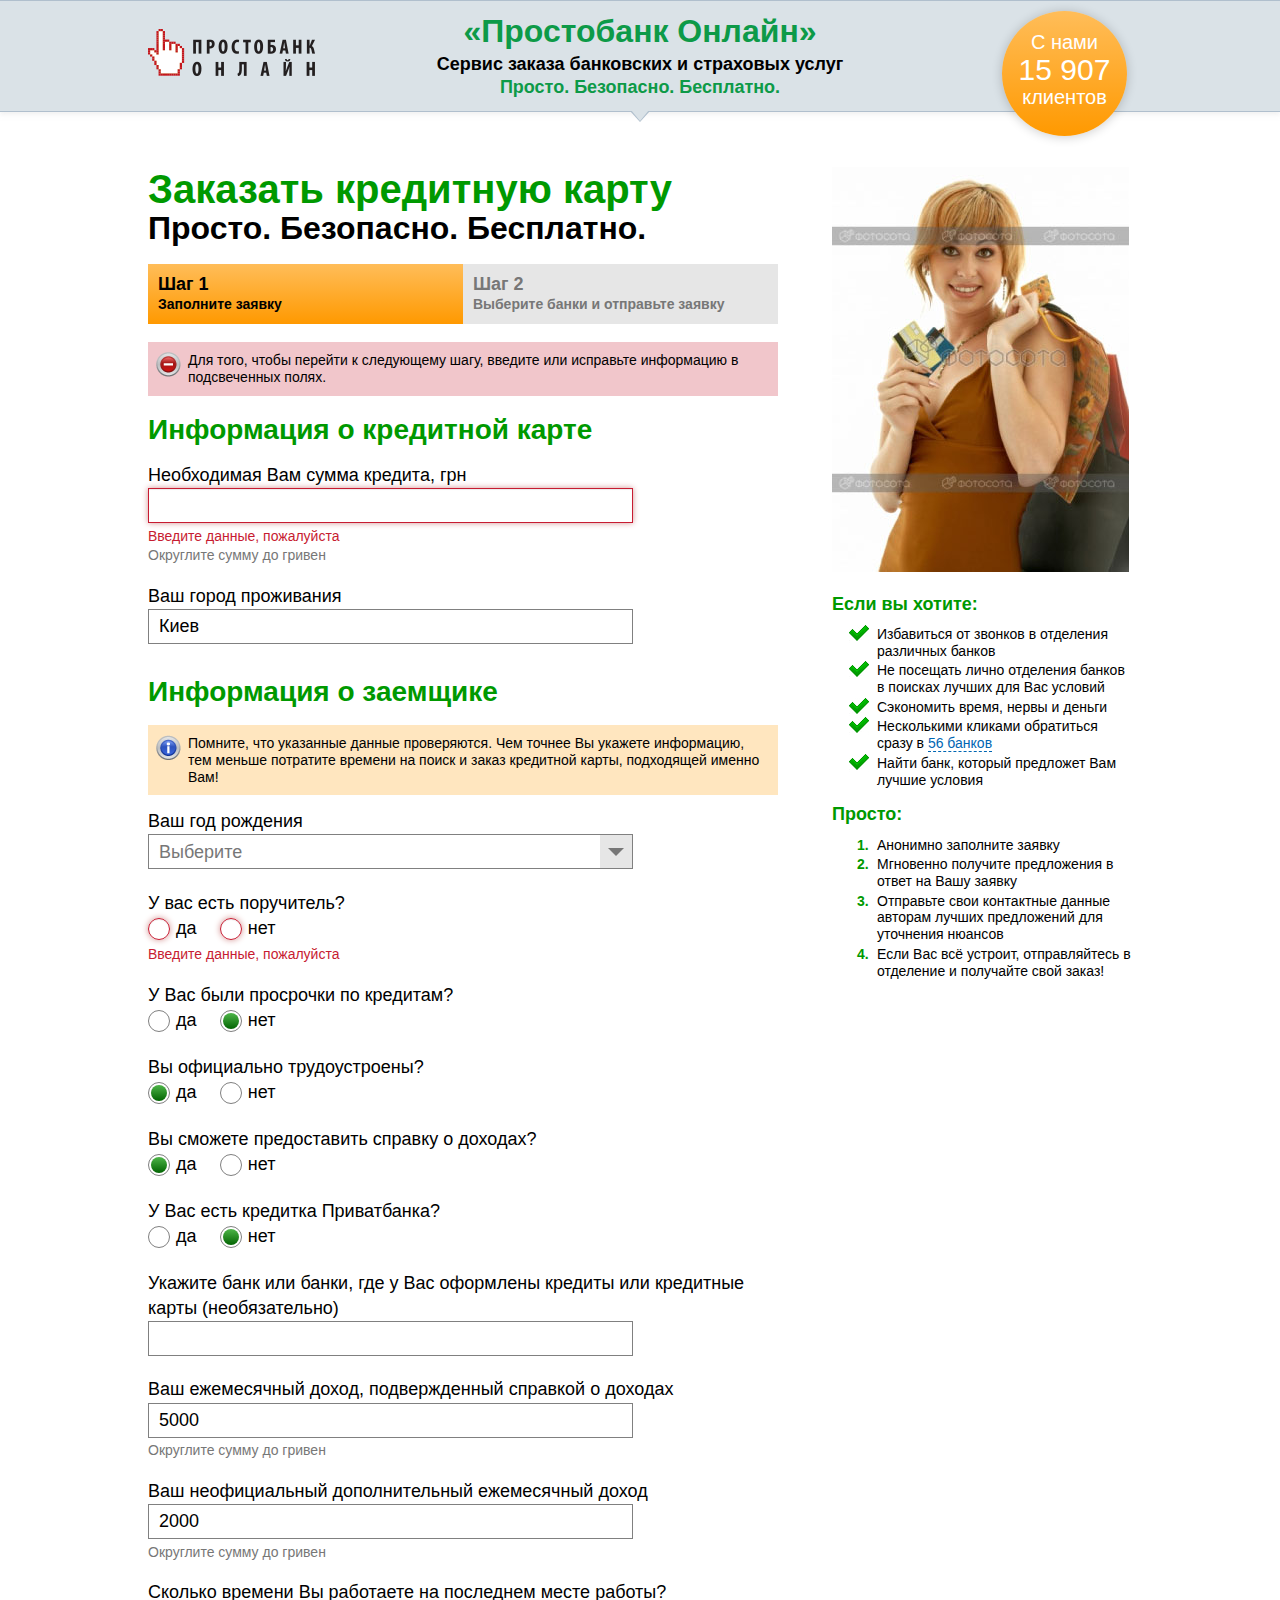
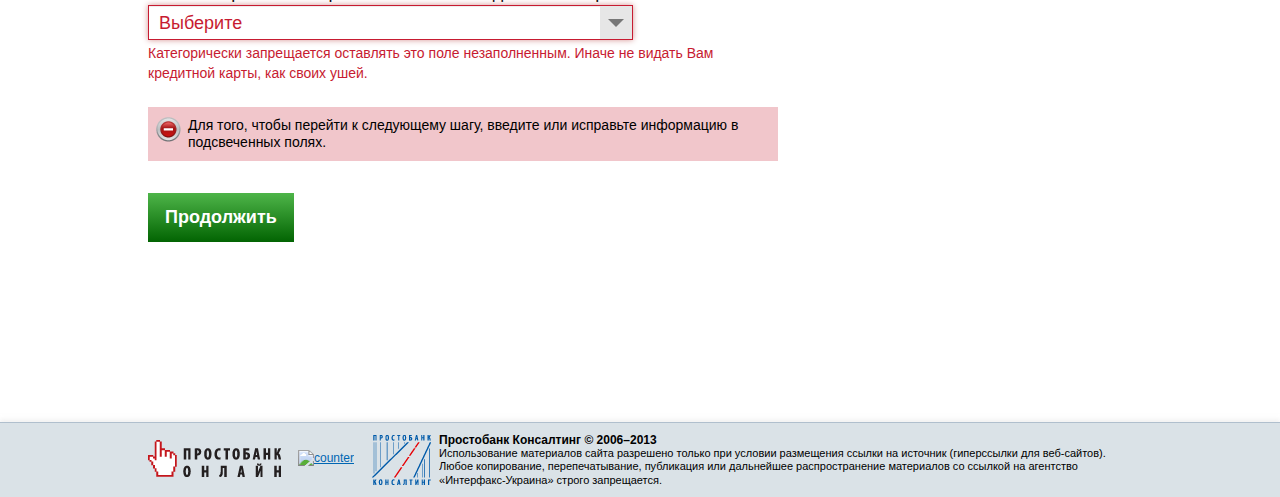
==== step1.html @ 4a614058 "step1 + errors" ====
<!doctype html>
<!--[if lte IE 8]><html class="lteie8"><![endif]-->
<!--[if gt IE 8]><!--><html><!--<![endif]-->
<head>
	<meta charset="utf-8">
	<title>Template</title>
	<meta name="viewport" content="width=device-width"/>
	<link rel="stylesheet" media="screen" href="css/screen.css" >
	<script src="js/jquery.js"></script>
	<script src="js/common.js"></script>
</head>
<body>
<!-- BEGIN .out -->
<div class="out">
	<!-- BEGIN .header -->
	<header class="header">
		<div class="header__in">
			<h1 class="header__logo"><a href="#">Простобанк</a></h1>
			<div class="header__description">
				<h3 class="header__description-title">«Простобанк Онлайн»</h3>
				<p>Сервис заказа банковских и страховых услуг</p>
				<p class="header__description-slogan">Просто. Безопасно. Бесплатно.</p>
			</div>
			<div class="header__counter">
				С нами
				<span class="header__counter-number">15 907</span>
				клиентов
			</div>
		</div>
	</header>
	<!-- END .header -->
	<!-- BEGIN .page -->
	<div class="page layout">
		<!-- BEGIN .l-main -->
		<div class="steps l-main">
			<div class="steps__heading">
				<h2 class="title">Заказать кредитную карту</h2>
				<p>Просто. Безопасно. Бесплатно.</p>
			</div>
			<ul class="stepes__nav">
				<li class="is-active">
					<h3 class="stepes__nav-title">Шаг 1</h3>
					<p>Заполните заявку</p>
				</li>
				<li>
					<h3 class="stepes__nav-title">Шаг 2</h3>
					<p>Выберите банки и отправьте заявку</p>
				</li>
			</ul>
			<div class="steps__content">
				<div class="info-warning info-warning_error">
					<i><img src="img/icons/info-error.png" alt="info"></i>
					Для того, чтобы перейти к следующему шагу, введите или исправьте информацию в подсвеченных полях.
				</div>
				<section>
					<h2 class="title">Информация о кредитной карте</h2>
					<fieldset class="error">
						<label>Необходимая Вам сумма кредита, грн</label>
						<input type="text" class="input">
						<span class="help-inline">Введите данные, пожалуйста</span>
						<span class="help-block">Округлите сумму до гривен</span>
					</fieldset>
					<fieldset>
						<label>Ваш город проживания</label>
						<input type="text" class="input" value="Киев">
					</fieldset>
				</section>
				<section>
					<h2 class="title">Информация о заемщике</h2>
					<div class="info-warning">
						<i><img src="img/icons/info.png" alt="info"></i>
						Помните, что указанные данные проверяются. Чем точнее Вы укажете информацию, тем меньше потратите времени на поиск и заказ кредитной карты, подходящей именно Вам!
					</div>
					<fieldset>
						<label>Ваш год рождения</label>
						<div class="select js-select">
							<span>Выберите<i></i></span>
							<ul>
								<li>1989</li>
								<li>1990</li>
								<li>1991</li>
								<li>1992</li>
								<li>1993</li>
								<li>1994</li>
								<li>1995</li>
							</ul>
						</div>
					</fieldset>
					<fieldset class="error">
						<label>У вас есть поручитель?</label>
						<label class="radiobox">
							<input type="radio" name="option1" value="yes"><i></i> да
						</label>
						<label class="radiobox">
							<input type="radio" name="option1" value="no"><i></i> нет
						</label>
						<span class="help-inline">Введите данные, пожалуйста</span>
					</fieldset>
					<fieldset>
						<label>У Вас были просрочки по кредитам?</label>
						<label class="radiobox">
							<input type="radio" name="option2" value="yes"><i></i> да
						</label>
						<label class="radiobox">
							<input type="radio" name="option2" value="no" checked><i></i> нет
						</label>
					</fieldset>
					<fieldset>
						<label>Вы официально трудоустроены?</label>
						<label class="radiobox">
							<input type="radio" name="option3" value="yes" checked><i></i> да
						</label>
						<label class="radiobox">
							<input type="radio" name="option3" value="no"><i></i> нет
						</label>
					</fieldset>
					<fieldset>
						<label>Вы сможете предоставить справку о доходах?</label>
						<label class="radiobox">
							<input type="radio" name="option4" value="yes" checked><i></i> да
						</label>
						<label class="radiobox">
							<input type="radio" name="option4" value="no"><i></i> нет
						</label>
					</fieldset>
					<fieldset>
						<label>У Вас есть кредитка Приватбанка?</label>
						<label class="radiobox">
							<input type="radio" name="option5" value="yes"><i></i> да
						</label>
						<label class="radiobox">
							<input type="radio" name="option5" value="no" checked><i></i> нет
						</label>
					</fieldset>
					<fieldset>
						<label>Укажите банк или банки, где у Вас оформлены кредиты или кредитные карты (необязательно)</label>
						<input type="text" class="input">
					</fieldset>
					<fieldset>
						<label>Ваш ежемесячный доход, подвержденный справкой о доходах</label>
						<input type="text" class="input" value="5000">
						<span class="help-block">Округлите сумму до гривен</span>
					</fieldset>
					<fieldset>
						<label>Ваш неофициальный дополнительный ежемесячный доход</label>
						<input type="text" class="input" value="2000">
						<span class="help-block">Округлите сумму до гривен</span>
					</fieldset>
					<fieldset class="error">
						<label>Сколько времени Вы работаете на последнем месте работы?</label>
						<div class="select js-select">
							<span>Выберите<i></i></span>
							<ul>
								<li>Менее года</li>
								<li>Более года</li>
								<li>От года до двух лет</li>
								<li>От двух до пяти лет</li>
								<li>От пяти до десяти лет</li>
							</ul>
						</div>
						<span class="help-inline">Категорически запрещается оставлять это поле незаполненным. Иначе не видать Вам кредитной карты, как своих ушей.</span>
					</fieldset>
				</section>
				<div class="info-warning info-warning_error">
					<i><img src="img/icons/info-error.png" alt="info"></i>
					Для того, чтобы перейти к следующему шагу, введите или исправьте информацию в подсвеченных полях.
				</div>
				<button class="button">Продолжить</button>
			</div>
		</div>
		<!-- END .l-main -->
		<!-- BEGIN .l-sidebar -->
		<aside class="sidebar l-sidebar">
			<div class="sidebar__pic"><img src="img/pic-1.jpg" alt="pic"></div>
			<h2 class="title-2">Если вы хотите:</h2>
			<ul class="list">
				<li>Избавиться от звонков в отделения различных банков</li>
				<li>Не посещать лично отделения банков в поисках лучших для Вас условий</li>
				<li>Сэкономить время, нервы и деньги</li>
				<li>Несколькими кликами обратиться сразу в <a href="#" class="link">56 банков</a></li>
				<li>Найти банк, который предложет Вам лучшие условия</li>
			</ul>

			<h2 class="title-2">Просто:</h2>
			<ol class="list list_count">
				<li><span class="counter">1.</span>Анонимно заполните заявку</li>
				<li><span class="counter">2.</span>Мгновенно получите предложения в ответ на Вашу заявку</li>
				<li><span class="counter">3.</span>Отправьте свои контактные данные авторам лучших предложений для уточнения нюансов</li>
				<li><span class="counter">4.</span>Если Вас всё устроит, отправляйтесь в отделение и получайте свой заказ!</li>
			</ol>
		</aside>
		<!-- END .l-sidebar -->
	</div>
	<!-- END .page -->
	<div class="push"></div>
</div>
<!-- END .out -->
<!-- BEGIN .footer -->
<footer class="footer">
	<div class="footer__in">
		<div class="footer__logo"><a href="#">Простобанк</a></div>
		<div class="footer__counter"><a href="#"><img src="img/counter.png" alt="counter"></a></div>
		<div class="footer__copyright">
			<div class="footer__symbol"><a href="#">Простобанк Консалтинг</a></div>
			<div class="footer__text">
				<p><strong>Простобанк Консалтинг © 2006–2013</strong></p>
				<p>Использование материалов сайта разрешено только при условии размещения ссылки на источник (гиперссылки для веб-сайтов). Любое копирование, перепечатывание, публикация или дальнейшее распространение материалов со ссылкой на агентство «Интерфакс-Украина» строго запрещается.</p>
			</div>
		</div>
	</div>
</footer>
<!-- END .footer -->
</body>
</html>
---- css/screen.css ----
.header .header__logo a, .footer .footer__logo a, .footer .footer__copyright .footer__symbol a { font: 0/0 a; text-shadow: none; color: transparent; }

.header .header__in, .footer .footer__in, .hero, .products .products__service .products__service-content, .credentials .credentials__list, .credentials .credentials__item, .media .media__list, .steps .stepes__nav, .layout { *zoom: 1; }
.header .header__in:before, .footer .footer__in:before, .hero:before, .products .products__service .products__service-content:before, .credentials .credentials__list:before, .credentials .credentials__item:before, .media .media__list:before, .steps .stepes__nav:before, .layout:before, .header .header__in:after, .footer .footer__in:after, .hero:after, .products .products__service .products__service-content:after, .credentials .credentials__list:after, .credentials .credentials__item:after, .media .media__list:after, .steps .stepes__nav:after, .layout:after { content: " "; display: table; }
.header .header__in:after, .footer .footer__in:after, .hero:after, .products .products__service .products__service-content:after, .credentials .credentials__list:after, .credentials .credentials__item:after, .media .media__list:after, .steps .stepes__nav:after, .layout:after { clear: both; }

* { margin: 0; padding: 0; }

@media only screen and (min-device-width: 320px) and (max-device-width: 480px) { * { -webkit-text-size-adjust: none; } }
button::-moz-focus-inner { padding: 0; border: 0; }

input[type="submit"]::-moz-focus-inner { padding: 0; border: 0; }

html, body { height: 100%; }

body { font-family: Arial, sans-serif; font-weight: normal; font-size: 12px; line-height: 1.4; }

a img, fieldset { border: none; }

ul { list-style: none; }

.clearfix:after { display: block; visibility: hidden; clear: both; height: 0; content: ""; font-size: 0; line-height: 0; }

.header .header__in, .footer .footer__in, .page { position: relative; max-width: 1024px; padding: 0 20px; -webkit-box-sizing: border-box; -moz-box-sizing: border-box; box-sizing: border-box; margin: 0 auto; }

.push { height: 75px; }

.out { min-width: 320px; min-height: 100%; overflow: hidden; height: auto !important; height: 100%; margin: 0 auto -75px; }

.header { background: #dae2e7; border: 1px solid #b0bfcd; border-width: 1px 0; -webkit-box-shadow: 0px 3px 4px rgba(231, 231, 231, 0.5); -moz-box-shadow: 0px 3px 4px rgba(231, 231, 231, 0.5); box-shadow: 0px 3px 4px rgba(231, 231, 231, 0.5); }
.header .header__in { min-height: 110px; }
.header .header__in:after { position: absolute; bottom: -10px; left: 50%; margin-left: -9px; content: ""; width: 0px; height: 0px; border-style: solid; border-width: 11px 9.5px 0 9.5px; border-color: #dae2e7 transparent transparent transparent; line-height: 0px; _border-color: #dae2e7 black black black; _filter: progid:DXImageTransform.Microsoft.Chroma(color='#000000'); }
.header .header__in:before { position: absolute; bottom: -11px; left: 50%; margin-left: -10px; content: ""; width: 0px; height: 0px; border-style: solid; border-width: 11px 10.5px 0 10.5px; border-color: #b0bfcd transparent transparent transparent; line-height: 0px; _border-color: #b0bfcd black black black; _filter: progid:DXImageTransform.Microsoft.Chroma(color='#000000'); }
.header .header__logo { float: left; padding-top: 28px; margin-right: -100%; }
@media only screen and (max-width: 768px) { .header .header__logo { float: none; text-align: center; margin-right: 0; } }
@media only screen and (max-width: 700px) { .header .header__logo { padding-top: 10px; } }
.header .header__logo a { display: inline-block; vertical-align: top; background: url('../img/icons-s1b20f75c56.png') 0 -275px no-repeat; width: 167px; height: 47px; }
.header .header__description { margin: 0 200px; padding: 10px 0; text-align: center; line-height: 1.3; font-size: 18px; font-weight: bold; }
@media only screen and (max-width: 768px) { .header .header__description { margin: 0; } }
@media only screen and (max-width: 700px) { .header .header__description { margin: 0 100px; padding: 10px 0 15px; font-size: 17px; font-size: 2.5vw; } }
@media only screen and (max-width: 568px) { .header .header__description { margin: 0; font-size: 16px; font-size: 4vw; } }
.header .header__description .header__description-title { font-size: 32px; color: #0d9a48; }
@media only screen and (max-width: 768px) { .header .header__description .header__description-title { font-size: 24px; font-size: 5vw; } }
@media only screen and (max-width: 568px) { .header .header__description .header__description-title { font-size: 20px; font-size: 5vw; } }
.header .header__description .header__description-slogan { color: #0d9a48; }
.header .header__counter { position: absolute; right: 25px; bottom: -25px; background-image: -webkit-gradient(linear, 50% 100%, 50% 0%, color-stop(0%, #ff9900), color-stop(100%, #ffbd59)); background-image: -webkit-linear-gradient(bottom, #ff9900 0%, #ffbd59 100%); background-image: -moz-linear-gradient(bottom, #ff9900 0%, #ffbd59 100%); background-image: -o-linear-gradient(bottom, #ff9900 0%, #ffbd59 100%); background-image: linear-gradient(bottom, #ff9900 0%, #ffbd59 100%); -webkit-border-radius: 50%; -moz-border-radius: 50%; -ms-border-radius: 50%; -o-border-radius: 50%; border-radius: 50%; -webkit-box-sizing: border-box; -moz-box-sizing: border-box; box-sizing: border-box; -webkit-box-shadow: 0px 1px 11px rgba(0, 0, 0, 0.2); -moz-box-shadow: 0px 1px 11px rgba(0, 0, 0, 0.2); box-shadow: 0px 1px 11px rgba(0, 0, 0, 0.2); width: 125px; height: 125px; padding: 20px 0; line-height: 1.1; font-size: 20px; font-weight: normal; color: white; text-align: center; }
@media only screen and (max-width: 768px) { .header .header__counter { right: -7px; bottom: -13px; } }
@media only screen and (max-width: 568px) { .header .header__counter { display: none; } }
.header .header__counter .header__counter-number { display: block; font-size: 30px; }

.footer { min-height: 75px; min-width: 320px; background: #dae2e7; border: 1px solid #b0bfcd; border-width: 1px 0 0; -webkit-box-shadow: 0px -3px 4px rgba(231, 231, 231, 0.5); -moz-box-shadow: 0px -3px 4px rgba(231, 231, 231, 0.5); box-shadow: 0px -3px 4px rgba(231, 231, 231, 0.5); padding: 10px 0; -webkit-box-sizing: border-box; -moz-box-sizing: border-box; box-sizing: border-box; }
.footer .footer__logo { float: left; padding-top: 7px; margin-right: 17px; }
@media only screen and (max-width: 768px) { .footer .footer__logo { float: none; text-align: center; padding-top: 10px; } }
.footer .footer__logo a { display: inline-block; vertical-align: top; background: url('../img/icons-s1b20f75c56.png') 0 -631px no-repeat; width: 133px; height: 37px; }
.footer .footer__counter { float: left; padding-top: 17px; margin-right: 18px; }
@media only screen and (max-width: 768px) { .footer .footer__counter { float: none; text-align: center; padding-top: 21px; } }
.footer .footer__counter a { display: inline-block; vertical-align: top; }
.footer .footer__counter img { display: block; }
.footer .footer__copyright { overflow: hidden; }
@media only screen and (max-width: 768px) { .footer .footer__copyright { padding-top: 15px; } }
.footer .footer__copyright .footer__symbol { float: left; margin: 2px 8px 0 0; }
.footer .footer__copyright .footer__symbol a { display: inline-block; vertical-align: top; background: url('../img/icons-s1b20f75c56.png') 0 -678px no-repeat; width: 59px; height: 50px; }
.footer .footer__copyright .footer__text { overflow: hidden; line-height: 1.2; font-size: 11px; }
.footer .footer__copyright .footer__text strong { font-size: 12px; }
@media only screen and (max-width: 700px) { .footer .footer__copyright .footer__text strong { font-size: 11px; } }

.page { margin: 55px auto 180px; }

.hero { margin-bottom: 60px; }
@media only screen and (max-width: 568px) { .hero { margin-bottom: 3em; } }
.hero .hero__col1 { float: left; width: 47%; }
@media only screen and (max-width: 700px) { .hero .hero__col1 { float: none; width: auto; margin-top: 3em; } }
.hero .hero__col2 { float: right; width: 51%; }
@media only screen and (max-width: 700px) { .hero .hero__col2 { float: none; width: auto; } }
.hero .hero__media { text-align: center; margin-bottom: 2em; }
.hero .hero__media img { max-width: 100%; display: block; }
.hero .hero__media .hero__media-in { display: inline-block; }

.products .products__nav .products__nav-item { position: relative; margin-top: 10px; }
.products .products__nav .products__nav-item:first-child { margin-top: -15px; }
.products .products__nav .products__nav-item:hover { background-color: #d9f0d9; }
.products .products__nav .products__nav-item:hover .products__nav-text { color: white; background-image: -webkit-gradient(linear, 50% 100%, 50% 0%, color-stop(0%, #006400), color-stop(100%, #009800)); background-image: -webkit-linear-gradient(bottom, #006400 0%, #009800 100%); background-image: -moz-linear-gradient(bottom, #006400 0%, #009800 100%); background-image: -o-linear-gradient(bottom, #006400 0%, #009800 100%); background-image: linear-gradient(bottom, #006400 0%, #009800 100%); }
.products .products__nav .products__nav-item a { padding: 15px 15px 15px 0; display: block; color: black; text-decoration: none; }
.products .products__nav .products__nav-item a:hover { text-decoration: none; }
.products .products__nav .products__nav-image { float: left; width: 80px; text-align: center; }
.products .products__nav .products__nav-image img { display: inline-block; }
.products .products__nav .products__nav-text { overflow: hidden; padding: 15px; background-image: -webkit-gradient(linear, 50% 100%, 50% 0%, color-stop(0%, #ff9900), color-stop(100%, #ffbd59)); background-image: -webkit-linear-gradient(bottom, #ff9900 0%, #ffbd59 100%); background-image: -moz-linear-gradient(bottom, #ff9900 0%, #ffbd59 100%); background-image: -o-linear-gradient(bottom, #ff9900 0%, #ffbd59 100%); background-image: linear-gradient(bottom, #ff9900 0%, #ffbd59 100%); font-size: 18px; font-weight: bold; line-height: 1; color: black; }
.products .products__service .products__service-heading { padding-right: 35px; }
@media only screen and (max-width: 768px) { .products .products__service .products__service-heading { padding-right: 0; } }
.products .products__service .products__service-image { float: left; width: 75px; text-align: center; }
.products .products__service .products__service-image img { display: inline-block; }
.products .products__service .products__service-title { overflow: hidden; line-height: 1; margin-bottom: 1em; }
.products .products__service .products__service-item { margin-top: 1em; padding: 10px 15px 10px 0; }
.products .products__service .products__service-item:hover { background: #d9f0d9; }
.products .products__service .products__service-item:hover .products__service-button { background-image: -webkit-gradient(linear, 50% 100%, 50% 0%, color-stop(0%, #006400), color-stop(100%, #009800)); background-image: -webkit-linear-gradient(bottom, #006400 0%, #009800 100%); background-image: -moz-linear-gradient(bottom, #006400 0%, #009800 100%); background-image: -o-linear-gradient(bottom, #006400 0%, #009800 100%); background-image: linear-gradient(bottom, #006400 0%, #009800 100%); color: white; }
.products .products__service .products__service-image { float: left; width: 70px; text-align: center; }
.products .products__service .products__service-image img { display: inline-block; }
.products .products__service .products__service-content { overflow: hidden; }
.products .products__service .products__service-text { float: left; line-height: 1.2; margin-right: 120px; }
.products .products__service .products__service-text a { font-size: 18px; }
.products .products__service .products__service-text p { font-size: 12px; color: #777777; }
.products .products__service .products__service-text .products__service-order { font-size: 14px; color: #009900; }
.products .products__service .products__service-button { float: right; font-size: 18px; color: black; text-decoration: none; width: 116px; height: 49px; line-height: 49px; text-align: center; padding: 0 5px; margin-left: -116px; -webkit-box-sizing: border-box; -moz-box-sizing: border-box; box-sizing: border-box; background-image: -webkit-gradient(linear, 50% 100%, 50% 0%, color-stop(0%, #ff9900), color-stop(100%, #ffbd59)); background-image: -webkit-linear-gradient(bottom, #ff9900 0%, #ffbd59 100%); background-image: -moz-linear-gradient(bottom, #ff9900 0%, #ffbd59 100%); background-image: -o-linear-gradient(bottom, #ff9900 0%, #ffbd59 100%); background-image: linear-gradient(bottom, #ff9900 0%, #ffbd59 100%); }

.content { font-size: 16px; line-height: 1.2; margin-bottom: 0.5em; }
.content section { margin-bottom: 50px; }
@media only screen and (max-width: 568px) { .content section { margin-bottom: 1.5em; } }

.credentials .credentials__item { float: left; width: 30%; margin-left: 5%; }
.credentials .credentials__item:first-child { margin-left: 0; }
@media only screen and (max-width: 768px) { .credentials .credentials__item { float: none; width: auto; margin-left: 0; margin-top: 20px; }
  .credentials .credentials__item:first-child { margin-top: 0; } }
.credentials .credentials__pic { float: left; margin-right: 15px; }
.credentials .credentials__pic img { width: 100%; }
@media only screen and (max-width: 568px) { .credentials .credentials__pic { display: none; } }
.credentials .credentials__text { overflow: hidden; font-size: 16px; }
.credentials .credentials__name { font-size: 18px; font-weight: normal; color: #009900; line-height: 1.2; }
.credentials .credentials__trade { font-size: 12px; color: gray; margin-bottom: 15px; }

.online .online__social { margin-top: 15px; }
.online .online__social img { max-width: 100%; }

.media .media__list li { display: inline-block; width: 15%; margin-left: 1%; text-align: center; }
.media .media__list li:first-child { margin-left: 0; text-align: left; }
.media .media__list li img { display: inline-block; max-width: 100%; }
@media only screen and (max-width: 768px) { .media .media__list li { width: 25%; margin-left: 2%; margin-bottom: 20px; }
  .media .media__list li:first-child { margin-left: 2%; text-align: center; } }
@media only screen and (max-width: 568px) { .media .media__list li { width: 30%; margin-left: 2%; } }

a { color: #0066b3; text-decoration: underline; }
a:hover { color: #0066b3; text-decoration: none; }

.title { font-size: 28px; font-weight: bold; color: #009900; margin-bottom: 0.5em; }
.title a { color: inherit; text-decoration: none; }
.title a:hover { text-decoration: underline; }
@media only screen and (max-width: 768px) { .title { font-size: 22px; font-size: 3.5vw; } }
@media only screen and (max-width: 568px) { .title { font-size: 20px; font-size: 4vw; } }

.title-2 { font-size: 18px; font-weight: bold; color: #009900; margin-bottom: 0.5em; }

.link { color: #0066b3; text-decoration: none; border-bottom: 1px dashed #0066b3; }
.link:hover { color: #0066b3; text-decoration: none; border-bottom: 1px dashed transparent; }

.list { font-size: 14px; margin-bottom: 1em; }
.list li { list-style-type: none; position: relative; margin-left: 45px; margin-bottom: 0.2em; line-height: 1.2; }
.list li:before { position: absolute; top: -5px; left: -30px; background: url('../img/icons-s1b20f75c56.png') 0 -808px no-repeat; width: 24px; height: 24px; content: ""; }
.list.list_count li:before { content: none; }
.list.list_count li .counter { position: absolute; left: -20px; color: #009900; font-weight: bold; }

.sidebar .sidebar__pic img { max-width: 100%; margin-bottom: 15px; }

.steps .steps__heading { line-height: 1.1; margin-bottom: 1.5em; }
.steps .steps__heading .title { font-size: 40px; margin-bottom: 0; }
.steps .steps__heading p { font-size: 32px; font-weight: bold; color: black; }
.steps .stepes__nav { font-size: 0; }
.steps .stepes__nav li { display: inline-block; width: 50%; height: 60px; padding: 10px; color: #777777; line-height: 1.2; background: #e6e6e6; font-weight: bold; -webkit-box-sizing: border-box; -moz-box-sizing: border-box; box-sizing: border-box; }
.steps .stepes__nav li .stepes__nav-title { font-size: 18px; }
.steps .stepes__nav li p { font-size: 14px; }
.steps .stepes__nav li.is-active { background-image: -webkit-gradient(linear, 50% 100%, 50% 0%, color-stop(0%, #ff9900), color-stop(100%, #ffbd59)); background-image: -webkit-linear-gradient(bottom, #ff9900 0%, #ffbd59 100%); background-image: -moz-linear-gradient(bottom, #ff9900 0%, #ffbd59 100%); background-image: -o-linear-gradient(bottom, #ff9900 0%, #ffbd59 100%); background-image: linear-gradient(bottom, #ff9900 0%, #ffbd59 100%); color: black; }
@media only screen and (max-width: 700px) { .steps .stepes__nav li { display: block; width: auto; } }
.steps .steps__content { margin-top: 1.5em; }
.steps .steps__content section { margin-bottom: 2em; }
.steps .steps__content fieldset { margin-bottom: 1.5em; }
.steps .steps__content label { display: block; font-size: 18px; }
@media only screen and (max-width: 568px) { .steps .steps__content .input { width: 100%; } }
.steps .steps__content .button { margin-top: 1em; }

.info-warning { font-size: 14px; background: #ffe6bf; padding: 10px 10px 10px 40px; line-height: 1.2; margin-bottom: 1em; position: relative; }
.info-warning i { position: absolute; top: 10px; left: 8px; }
.info-warning.info-warning_error { background: #f1c6cb; }

.error input { -webkit-box-shadow: inset 0 1px 1px rgba(0, 0, 0, 0.075), 0 0 6px #d59392; -moz-box-shadow: inset 0 1px 1px rgba(0, 0, 0, 0.075), 0 0 6px #d59392; box-shadow: inset 0 1px 1px rgba(0, 0, 0, 0.075), 0 0 6px #d59392; border: 1px solid #c71b31; }
.error .select { -webkit-box-shadow: inset 0 1px 1px rgba(0, 0, 0, 0.075), 0 0 6px #d59392; -moz-box-shadow: inset 0 1px 1px rgba(0, 0, 0, 0.075), 0 0 6px #d59392; box-shadow: inset 0 1px 1px rgba(0, 0, 0, 0.075), 0 0 6px #d59392; border: 1px solid #c71b31; }
.error .select span { color: #c71b31; }
.error .radiobox i { -webkit-box-shadow: inset 0 1px 1px rgba(0, 0, 0, 0.075), 0 0 6px #d59392; -moz-box-shadow: inset 0 1px 1px rgba(0, 0, 0, 0.075), 0 0 6px #d59392; box-shadow: inset 0 1px 1px rgba(0, 0, 0, 0.075), 0 0 6px #d59392; border: 1px solid #c71b31; }

.input { display: block; -webkit-box-sizing: border-box; -moz-box-sizing: border-box; box-sizing: border-box; width: 485px; height: 35px; border: 1px solid gray; font-size: 18px; margin-bottom: 0.2em; padding: 5px 10px; color: black; }
.input:-moz-placeholder { color: #777777; }
.input::-webkit-input-placeholder { color: #777777; }

.select { position: relative; -webkit-box-sizing: border-box; -moz-box-sizing: border-box; box-sizing: border-box; width: 485px; height: 35px; border: 1px solid gray; font-size: 18px; margin-bottom: 0.2em; color: black; }
.select:-moz-placeholder { color: #777777; }
.select::-webkit-input-placeholder { color: #777777; }
@media only screen and (max-width: 568px) { .select { width: 100%; } }
.select span { display: block; -webkit-box-sizing: border-box; -moz-box-sizing: border-box; box-sizing: border-box; padding: 5px 40px 5px 10px; overflow: hidden; color: #777777; text-overflow: ellipsis; white-space: nowrap; cursor: pointer; }
.select span i { position: absolute; top: 0; bottom: 0; right: 0; width: 32px; background: #e6e6e6; }
.select span i:after { position: absolute; top: 13px; right: 8px; width: 0px; height: 0px; border-style: solid; border-width: 8px 8px 0 8px; border-color: #777777 transparent transparent transparent; content: ""; }
.select ul { display: none; position: absolute; -webkit-box-sizing: border-box; -moz-box-sizing: border-box; box-sizing: border-box; top: 34px; left: -1px; right: -1px; padding: 0; background: white; border: 1px solid gray; border-width: 0 1px 1px 1px; z-index: 100; }
.select li { padding: 5px; cursor: pointer; }
.select li:hover { background-color: #e6e6e6; }
.select.is-open ul { display: block; }
.select.is-open span { color: black; }
.select.is-open span i:after { border-width: 0 8px 8px 8px; border-color: transparent transparent #777777 transparent; }

.radiobox { padding-left: 28px; display: inline-block !important; margin-right: 20px; margin-bottom: 0.2em; position: relative; }
.radiobox input { opacity: 0; width: 20px; height: 20px; }
.radiobox i { width: 20px; height: 20px; border: 1px solid gray; border-radius: 50%; }
.radiobox input, .radiobox i { position: absolute; top: 2px; left: 0; }
.radiobox input:checked + i:after { content: ""; position: absolute; top: 2px; left: 2px; width: 16px; height: 16px; background-image: -webkit-gradient(linear, 50% 100%, 50% 0%, color-stop(0%, #026402), color-stop(100%, #4eb549)); background-image: -webkit-linear-gradient(bottom, #026402 0%, #4eb549 100%); background-image: -moz-linear-gradient(bottom, #026402 0%, #4eb549 100%); background-image: -o-linear-gradient(bottom, #026402 0%, #4eb549 100%); background-image: linear-gradient(bottom, #026402 0%, #4eb549 100%); border-radius: 50%; }

.help-block { display: block; font-size: 14px; color: #777777; }

.help-inline { display: block; font-size: 14px; color: #c71b31; }

.button { font-size: 18px; font-weight: bold; color: white; background-image: -webkit-gradient(linear, 50% 100%, 50% 0%, color-stop(0%, #026402), color-stop(100%, #4eb549)); background-image: -webkit-linear-gradient(bottom, #026402 0%, #4eb549 100%); background-image: -moz-linear-gradient(bottom, #026402 0%, #4eb549 100%); background-image: -o-linear-gradient(bottom, #026402 0%, #4eb549 100%); background-image: linear-gradient(bottom, #026402 0%, #4eb549 100%); height: 49px; line-height: 49px; padding: 0 17px; border: 0; outline: 0; cursor: pointer; }
.button:hover, .button:active { background-image: -webkit-gradient(linear, 50% 100%, 50% 0%, color-stop(0%, #4eb549), color-stop(100%, #026402)); background-image: -webkit-linear-gradient(bottom, #4eb549 0%, #026402 100%); background-image: -moz-linear-gradient(bottom, #4eb549 0%, #026402 100%); background-image: -o-linear-gradient(bottom, #4eb549 0%, #026402 100%); background-image: linear-gradient(bottom, #4eb549 0%, #026402 100%); }

.layout { width: 100%; display: block; }
.layout .l-main { float: left; width: 64%; }
@media only screen and (max-width: 960px) { .layout .l-main { float: none; display: block; width: auto; } }
.layout .l-sidebar { float: right; width: 300px; margin-left: -300px; }
@media only screen and (max-width: 960px) { .layout .l-sidebar { display: none; } }
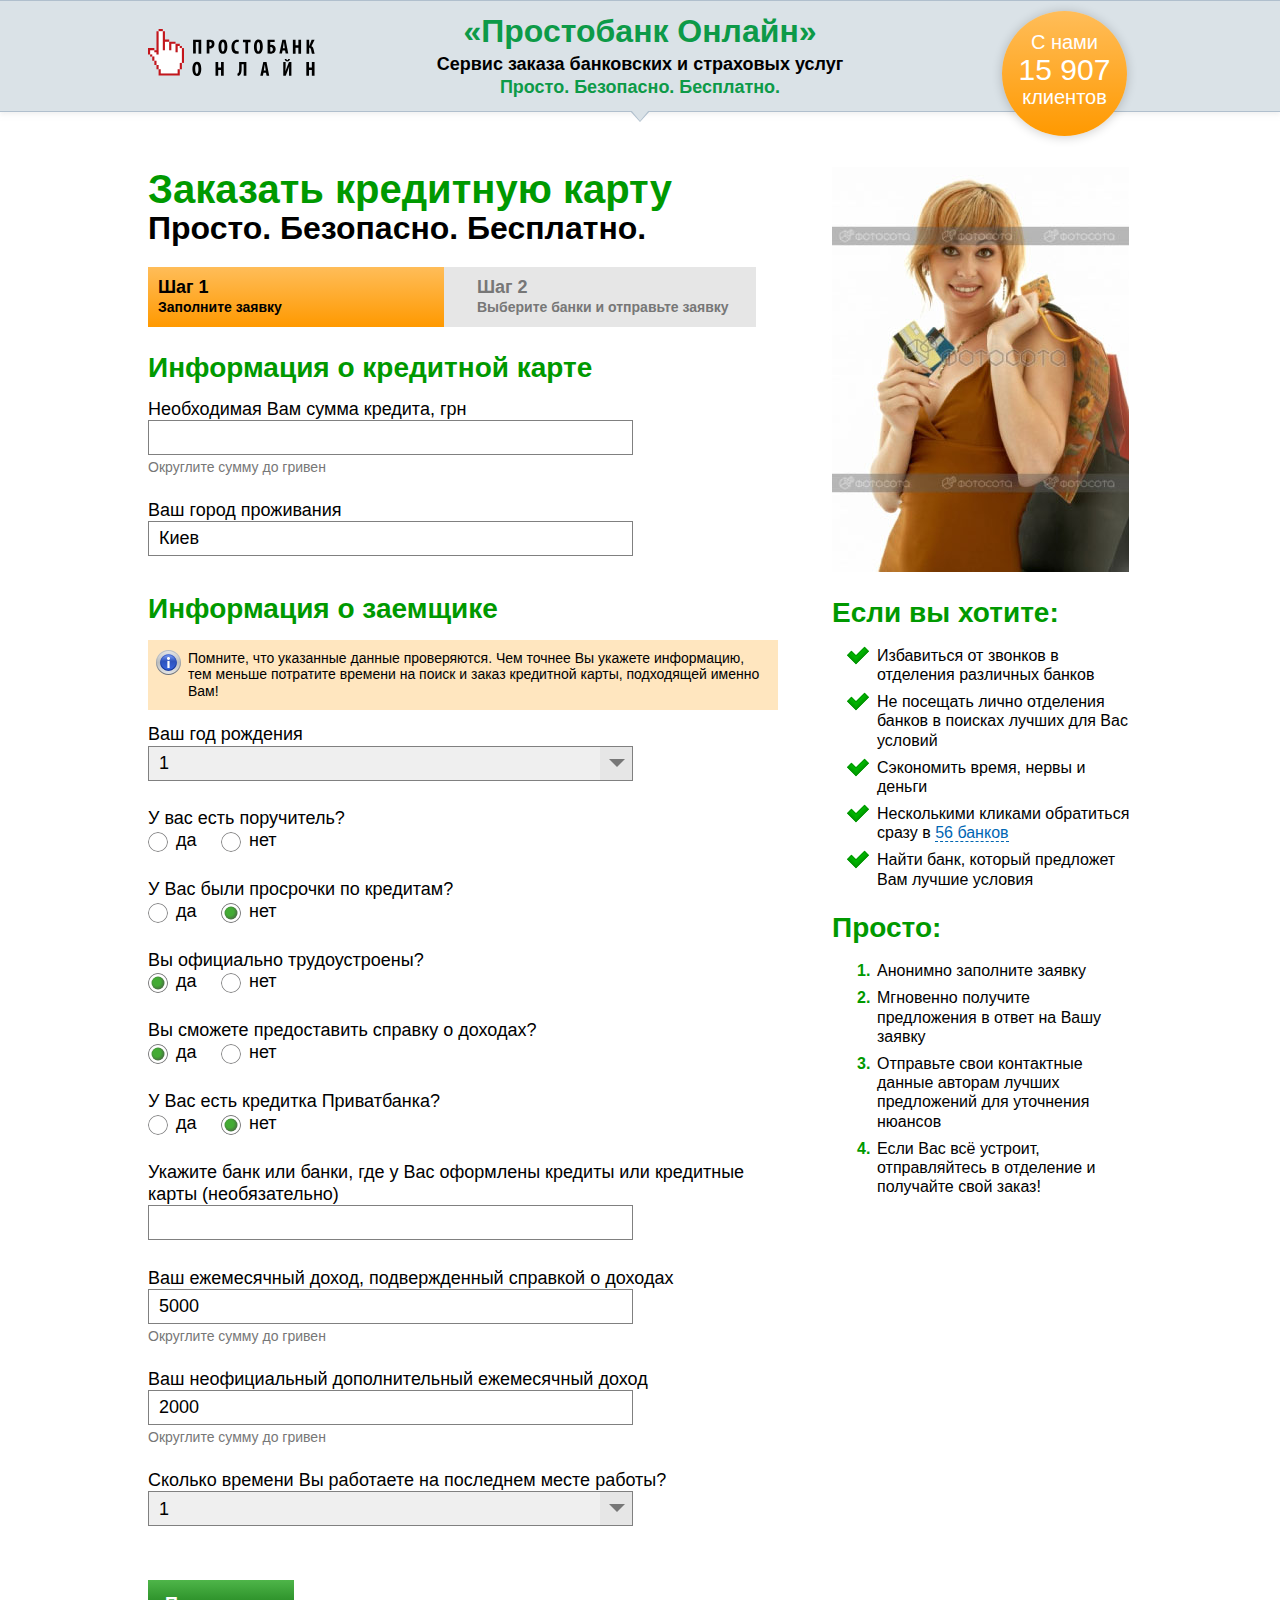
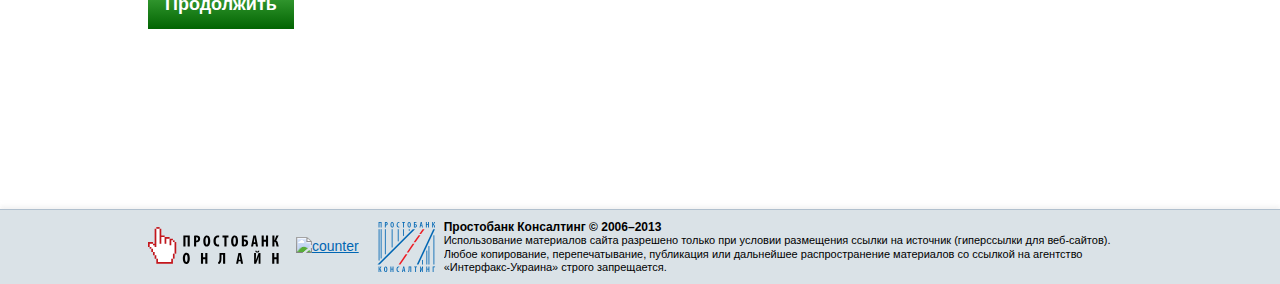
==== commit 5455452d: "select" ====
--- a/step1.html
+++ b/step1.html
@@ -39,22 +39,20 @@
 			</div>
 			<ul class="stepes__nav">
 				<li class="is-active">
+					<i class="step__nav-arrow"></i>
 					<h3 class="stepes__nav-title">Шаг 1</h3>
 					<p>Заполните заявку</p>
 				</li>
 				<li>
+					<i class="step__nav-arrow"></i>
 					<h3 class="stepes__nav-title">Шаг 2</h3>
 					<p>Выберите банки и отправьте заявку</p>
 				</li>
 			</ul>
 			<div class="steps__content">
-				<div class="info-warning info-warning_error">
-					<i><img src="img/icons/info-error.png" alt="info"></i>
-					Для того, чтобы перейти к следующему шагу, введите или исправьте информацию в подсвеченных полях.
-				</div>
 				<section>
 					<h2 class="title">Информация о кредитной карте</h2>
-					<fieldset class="error">
+					<fieldset>
 						<label>Необходимая Вам сумма кредита, грн</label>
 						<input type="text" class="input">
 						<span class="help-inline">Введите данные, пожалуйста</span>
@@ -68,25 +66,20 @@
 				<section>
 					<h2 class="title">Информация о заемщике</h2>
 					<div class="info-warning">
-						<i><img src="img/icons/info.png" alt="info"></i>
+						<i></i>
 						Помните, что указанные данные проверяются. Чем точнее Вы укажете информацию, тем меньше потратите времени на поиск и заказ кредитной карты, подходящей именно Вам!
 					</div>
 					<fieldset>
 						<label>Ваш год рождения</label>
-						<div class="select js-select">
-							<span>Выберите<i></i></span>
-							<ul>
-								<li>1989</li>
-								<li>1990</li>
-								<li>1991</li>
-								<li>1992</li>
-								<li>1993</li>
-								<li>1994</li>
-								<li>1995</li>
-							</ul>
+						<div class="select-wrap">
+							<select class="select">
+								<option>1</option>
+								<option>2</option>
+								<option>3</option>
+							</select>
 						</div>
 					</fieldset>
-					<fieldset class="error">
+					<fieldset>
 						<label>У вас есть поручитель?</label>
 						<label class="radiobox">
 							<input type="radio" name="option1" value="yes"><i></i> да
@@ -146,33 +139,26 @@
 						<input type="text" class="input" value="2000">
 						<span class="help-block">Округлите сумму до гривен</span>
 					</fieldset>
-					<fieldset class="error">
+					<fieldset>
 						<label>Сколько времени Вы работаете на последнем месте работы?</label>
-						<div class="select js-select">
-							<span>Выберите<i></i></span>
-							<ul>
-								<li>Менее года</li>
-								<li>Более года</li>
-								<li>От года до двух лет</li>
-								<li>От двух до пяти лет</li>
-								<li>От пяти до десяти лет</li>
-							</ul>
+						<div class="select-wrap">
+							<select class="select">
+								<option>1</option>
+								<option>2</option>
+								<option>3</option>
+							</select>
 						</div>
 						<span class="help-inline">Категорически запрещается оставлять это поле незаполненным. Иначе не видать Вам кредитной карты, как своих ушей.</span>
 					</fieldset>
 				</section>
-				<div class="info-warning info-warning_error">
-					<i><img src="img/icons/info-error.png" alt="info"></i>
-					Для того, чтобы перейти к следующему шагу, введите или исправьте информацию в подсвеченных полях.
-				</div>
-				<button class="button">Продолжить</button>
+				<a href="#" class="button">Продолжить<i></i></a>
 			</div>
 		</div>
 		<!-- END .l-main -->
 		<!-- BEGIN .l-sidebar -->
 		<aside class="sidebar l-sidebar">
 			<div class="sidebar__pic"><img src="img/pic-1.jpg" alt="pic"></div>
-			<h2 class="title-2">Если вы хотите:</h2>
+			<h2 class="title">Если вы хотите:</h2>
 			<ul class="list">
 				<li>Избавиться от звонков в отделения различных банков</li>
 				<li>Не посещать лично отделения банков в поисках лучших для Вас условий</li>
@@ -181,7 +167,7 @@
 				<li>Найти банк, который предложет Вам лучшие условия</li>
 			</ul>
 
-			<h2 class="title-2">Просто:</h2>
+			<h2 class="title">Просто:</h2>
 			<ol class="list list_count">
 				<li><span class="counter">1.</span>Анонимно заполните заявку</li>
 				<li><span class="counter">2.</span>Мгновенно получите предложения в ответ на Вашу заявку</li>
--- a/css/screen.css
+++ b/css/screen.css
@@ -1,8 +1,8 @@
 .header .header__logo a, .footer .footer__logo a, .footer .footer__copyright .footer__symbol a { font: 0/0 a; text-shadow: none; color: transparent; }
 
-.header .header__in, .footer .footer__in, .hero, .products .products__service .products__service-content, .credentials .credentials__list, .credentials .credentials__item, .media .media__list, .steps .stepes__nav, .layout { *zoom: 1; }
-.header .header__in:before, .footer .footer__in:before, .hero:before, .products .products__service .products__service-content:before, .credentials .credentials__list:before, .credentials .credentials__item:before, .media .media__list:before, .steps .stepes__nav:before, .layout:before, .header .header__in:after, .footer .footer__in:after, .hero:after, .products .products__service .products__service-content:after, .credentials .credentials__list:after, .credentials .credentials__item:after, .media .media__list:after, .steps .stepes__nav:after, .layout:after { content: " "; display: table; }
-.header .header__in:after, .footer .footer__in:after, .hero:after, .products .products__service .products__service-content:after, .credentials .credentials__list:after, .credentials .credentials__item:after, .media .media__list:after, .steps .stepes__nav:after, .layout:after { clear: both; }
+.header .header__in, .footer .footer__in, .layout, .hero, .products .products__service .products__service-heading, .products .products__service .products__service-content, .products__services, .steps .stepes__nav, .credentials .credentials__list, .credentials .credentials__item, .media .media__list { *zoom: 1; }
+.header .header__in:before, .footer .footer__in:before, .layout:before, .hero:before, .products .products__service .products__service-heading:before, .products .products__service .products__service-content:before, .products__services:before, .steps .stepes__nav:before, .credentials .credentials__list:before, .credentials .credentials__item:before, .media .media__list:before, .header .header__in:after, .footer .footer__in:after, .layout:after, .hero:after, .products .products__service .products__service-heading:after, .products .products__service .products__service-content:after, .products__services:after, .steps .stepes__nav:after, .credentials .credentials__list:after, .credentials .credentials__item:after, .media .media__list:after { content: " "; display: table; }
+.header .header__in:after, .footer .footer__in:after, .layout:after, .hero:after, .products .products__service .products__service-heading:after, .products .products__service .products__service-content:after, .products__services:after, .steps .stepes__nav:after, .credentials .credentials__list:after, .credentials .credentials__item:after, .media .media__list:after { clear: both; }
 
 * { margin: 0; padding: 0; }
 
@@ -13,7 +13,7 @@
 
 html, body { height: 100%; }
 
-body { font-family: Arial, sans-serif; font-weight: normal; font-size: 12px; line-height: 1.4; }
+body { font-family: Arial, sans-serif; font-weight: normal; font-size: 14px; line-height: 1.4; }
 
 a img, fieldset { border: none; }
 
@@ -21,11 +21,29 @@
 
 .clearfix:after { display: block; visibility: hidden; clear: both; height: 0; content: ""; font-size: 0; line-height: 0; }
 
-.header .header__in, .footer .footer__in, .page { position: relative; max-width: 1024px; padding: 0 20px; -webkit-box-sizing: border-box; -moz-box-sizing: border-box; box-sizing: border-box; margin: 0 auto; }
-
-.push { height: 75px; }
-
-.out { min-width: 320px; min-height: 100%; overflow: hidden; height: auto !important; height: 100%; margin: 0 auto -75px; }
+a { color: #0066b3; text-decoration: underline; }
+a:hover { color: #0066b3; text-decoration: underline; }
+
+.title { font-size: 28px; font-weight: bold; color: #009900; margin-bottom: 0.5em; }
+.title a { color: inherit; text-decoration: none; }
+.title a:hover { text-decoration: underline; }
+@media only screen and (max-width: 768px) { .title { font-size: 22px; font-size: 3.5vw; } }
+@media only screen and (max-width: 568px) { .title { font-size: 20px; font-size: 4vw; } }
+
+.title-2 { font-size: 18px; font-weight: bold; color: #009900; margin-bottom: 0.5em; }
+
+.link { color: #0066b3; text-decoration: none; border-bottom: 1px dashed #0066b3; }
+.link:hover { color: #0066b3; text-decoration: none; border-bottom: 1px dashed #0066b3; }
+
+.list { font-size: 16px; margin-bottom: 1.2em; }
+.list li { list-style-type: none; position: relative; margin-left: 45px; margin-bottom: 0.5em; line-height: 1.2; }
+.list li:before { position: absolute; top: -2px; left: -30px; width: 22px; height: 22px; background-image: url('[data-uri]'); -webkit-background-size: 100% 100%; background-size: 100% 100%; content: ""; }
+.list.list_count li:before { content: none; }
+.list.list_count li .counter { position: absolute; left: -20px; color: #009900; font-weight: bold; }
+
+.button { display: inline-block; text-decoration: none; position: relative; font-size: 18px; font-weight: bold; color: white; background-image: -webkit-gradient(linear, 50% 100%, 50% 0%, color-stop(0%, #026402), color-stop(100%, #4eb549)); background-image: -webkit-linear-gradient(bottom, #026402 0%, #4eb549 100%); background-image: -moz-linear-gradient(bottom, #026402 0%, #4eb549 100%); background-image: -o-linear-gradient(bottom, #026402 0%, #4eb549 100%); background-image: linear-gradient(bottom, #026402 0%, #4eb549 100%); height: 49px; line-height: 49px; padding: 0 17px; border: 0; outline: 0; cursor: pointer; }
+.button:hover, .button:active { color: white; }
+.button i { position: absolute; top: 0; right: -15px; display: block; height: 100%; width: 15px; background: url("../img/btn-arrow.png"); -webkit-background-size: 100% 100%; -moz-background-size: 100% 100%; -o-background-size: 100% 100%; background-size: 100% 100%; }
 
 .header { background: #dae2e7; border: 1px solid #b0bfcd; border-width: 1px 0; -webkit-box-shadow: 0px 3px 4px rgba(231, 231, 231, 0.5); -moz-box-shadow: 0px 3px 4px rgba(231, 231, 231, 0.5); box-shadow: 0px 3px 4px rgba(231, 231, 231, 0.5); }
 .header .header__in { min-height: 110px; }
@@ -34,7 +52,7 @@
 .header .header__logo { float: left; padding-top: 28px; margin-right: -100%; }
 @media only screen and (max-width: 768px) { .header .header__logo { float: none; text-align: center; margin-right: 0; } }
 @media only screen and (max-width: 700px) { .header .header__logo { padding-top: 10px; } }
-.header .header__logo a { display: inline-block; vertical-align: top; background: url('../img/icons-s1b20f75c56.png') 0 -275px no-repeat; width: 167px; height: 47px; }
+.header .header__logo a { display: inline-block; vertical-align: top; width: 167px; height: 47px; background-image: url('[data-uri]'); -webkit-background-size: 100% 100%; background-size: 100% 100%; }
 .header .header__description { margin: 0 200px; padding: 10px 0; text-align: center; line-height: 1.3; font-size: 18px; font-weight: bold; }
 @media only screen and (max-width: 768px) { .header .header__description { margin: 0; } }
 @media only screen and (max-width: 700px) { .header .header__description { margin: 0 100px; padding: 10px 0 15px; font-size: 17px; font-size: 2.5vw; } }
@@ -48,10 +66,14 @@
 @media only screen and (max-width: 568px) { .header .header__counter { display: none; } }
 .header .header__counter .header__counter-number { display: block; font-size: 30px; }
 
+.out { min-width: 320px; min-height: 100%; overflow: hidden; height: auto !important; height: 100%; margin: 0 auto -75px; }
+
+.push { height: 75px; }
+
 .footer { min-height: 75px; min-width: 320px; background: #dae2e7; border: 1px solid #b0bfcd; border-width: 1px 0 0; -webkit-box-shadow: 0px -3px 4px rgba(231, 231, 231, 0.5); -moz-box-shadow: 0px -3px 4px rgba(231, 231, 231, 0.5); box-shadow: 0px -3px 4px rgba(231, 231, 231, 0.5); padding: 10px 0; -webkit-box-sizing: border-box; -moz-box-sizing: border-box; box-sizing: border-box; }
 .footer .footer__logo { float: left; padding-top: 7px; margin-right: 17px; }
 @media only screen and (max-width: 768px) { .footer .footer__logo { float: none; text-align: center; padding-top: 10px; } }
-.footer .footer__logo a { display: inline-block; vertical-align: top; background: url('../img/icons-s1b20f75c56.png') 0 -631px no-repeat; width: 133px; height: 37px; }
+.footer .footer__logo a { display: inline-block; vertical-align: top; width: 131px; height: 37px; background-image: url('[data-uri]'); -webkit-background-size: 100% 100%; background-size: 100% 100%; }
 .footer .footer__counter { float: left; padding-top: 17px; margin-right: 18px; }
 @media only screen and (max-width: 768px) { .footer .footer__counter { float: none; text-align: center; padding-top: 21px; } }
 .footer .footer__counter a { display: inline-block; vertical-align: top; }
@@ -59,12 +81,27 @@
 .footer .footer__copyright { overflow: hidden; }
 @media only screen and (max-width: 768px) { .footer .footer__copyright { padding-top: 15px; } }
 .footer .footer__copyright .footer__symbol { float: left; margin: 2px 8px 0 0; }
-.footer .footer__copyright .footer__symbol a { display: inline-block; vertical-align: top; background: url('../img/icons-s1b20f75c56.png') 0 -678px no-repeat; width: 59px; height: 50px; }
+.footer .footer__copyright .footer__symbol a { display: inline-block; vertical-align: top; width: 59px; height: 50px; background-image: url('[data-uri]'); -webkit-background-size: 100% 100%; background-size: 100% 100%; }
 .footer .footer__copyright .footer__text { overflow: hidden; line-height: 1.2; font-size: 11px; }
 .footer .footer__copyright .footer__text strong { font-size: 12px; }
 @media only screen and (max-width: 700px) { .footer .footer__copyright .footer__text strong { font-size: 11px; } }
 
+.layout { width: 100%; display: block; }
+.layout .l-main { float: left; width: 64%; }
+@media only screen and (max-width: 960px) { .layout .l-main { float: none; display: block; width: auto; } }
+.layout .l-sidebar { float: right; width: 300px; margin-left: -300px; }
+@media only screen and (max-width: 960px) { .layout .l-sidebar { display: none; } }
+
+.header .header__in, .footer .footer__in, .page { position: relative; max-width: 1024px; padding: 0 20px; -webkit-box-sizing: border-box; -moz-box-sizing: border-box; box-sizing: border-box; margin: 0 auto; }
+
 .page { margin: 55px auto 180px; }
+.page p { margin-bottom: 0.5em; }
+
+.content { font-size: 16px; line-height: 1.2; margin-bottom: 0.5em; }
+.content section { margin-bottom: 50px; }
+@media only screen and (max-width: 568px) { .content section { margin-bottom: 1.5em; } }
+
+.sidebar .sidebar__pic img { max-width: 100%; margin-bottom: 15px; }
 
 .hero { margin-bottom: 60px; }
 @media only screen and (max-width: 568px) { .hero { margin-bottom: 3em; } }
@@ -76,35 +113,101 @@
 .hero .hero__media img { max-width: 100%; display: block; }
 .hero .hero__media .hero__media-in { display: inline-block; }
 
+.online .online__social { margin-top: 15px; }
+.online .online__social img { max-width: 100%; }
+
 .products .products__nav .products__nav-item { position: relative; margin-top: 10px; }
 .products .products__nav .products__nav-item:first-child { margin-top: -15px; }
 .products .products__nav .products__nav-item:hover { background-color: #d9f0d9; }
-.products .products__nav .products__nav-item:hover .products__nav-text { color: white; background-image: -webkit-gradient(linear, 50% 100%, 50% 0%, color-stop(0%, #006400), color-stop(100%, #009800)); background-image: -webkit-linear-gradient(bottom, #006400 0%, #009800 100%); background-image: -moz-linear-gradient(bottom, #006400 0%, #009800 100%); background-image: -o-linear-gradient(bottom, #006400 0%, #009800 100%); background-image: linear-gradient(bottom, #006400 0%, #009800 100%); }
+.products .products__nav .products__nav-item:hover .products__nav-arrow { display: block; }
+.products .products__nav .products__nav-item:hover .products__nav-text { color: white; background-image: -webkit-gradient(linear, 50% 100%, 50% 0%, color-stop(0%, #026402), color-stop(100%, #4eb549)); background-image: -webkit-linear-gradient(bottom, #026402 0%, #4eb549 100%); background-image: -moz-linear-gradient(bottom, #026402 0%, #4eb549 100%); background-image: -o-linear-gradient(bottom, #026402 0%, #4eb549 100%); background-image: linear-gradient(bottom, #026402 0%, #4eb549 100%); }
+.products .products__nav .products__nav-item:hover .products__nav-text i { background: url("../img/btn-arrow.png"); -webkit-background-size: 100% 100%; -moz-background-size: 100% 100%; -o-background-size: 100% 100%; background-size: 100% 100%; }
 .products .products__nav .products__nav-item a { padding: 15px 15px 15px 0; display: block; color: black; text-decoration: none; }
 .products .products__nav .products__nav-item a:hover { text-decoration: none; }
-.products .products__nav .products__nav-image { float: left; width: 80px; text-align: center; }
+.products .products__nav .products__nav-image { float: left; width: 80px; text-align: center; margin-right: -80px; }
 .products .products__nav .products__nav-image img { display: inline-block; }
-.products .products__nav .products__nav-text { overflow: hidden; padding: 15px; background-image: -webkit-gradient(linear, 50% 100%, 50% 0%, color-stop(0%, #ff9900), color-stop(100%, #ffbd59)); background-image: -webkit-linear-gradient(bottom, #ff9900 0%, #ffbd59 100%); background-image: -moz-linear-gradient(bottom, #ff9900 0%, #ffbd59 100%); background-image: -o-linear-gradient(bottom, #ff9900 0%, #ffbd59 100%); background-image: linear-gradient(bottom, #ff9900 0%, #ffbd59 100%); font-size: 18px; font-weight: bold; line-height: 1; color: black; }
+.products .products__nav .products__nav-text { position: relative; margin-left: 80px; padding: 15px; background-image: -webkit-gradient(linear, 50% 100%, 50% 0%, color-stop(0%, #ff9900), color-stop(100%, #ffbd59)); background-image: -webkit-linear-gradient(bottom, #ff9900 0%, #ffbd59 100%); background-image: -moz-linear-gradient(bottom, #ff9900 0%, #ffbd59 100%); background-image: -o-linear-gradient(bottom, #ff9900 0%, #ffbd59 100%); background-image: linear-gradient(bottom, #ff9900 0%, #ffbd59 100%); font-size: 18px; font-weight: bold; line-height: 1; color: black; }
+.products .products__nav .products__nav-text i { position: absolute; top: 0; right: -15px; display: block; height: 100%; width: 15px; background: url("../img/btn-arrow-orange.png"); -webkit-background-size: 100% 100%; -moz-background-size: 100% 100%; -o-background-size: 100% 100%; background-size: 100% 100%; }
+.products .products__nav .products__nav-arrow { display: none; position: absolute; top: 0; right: -23px; height: 100%; width: 23px; background: url("../img/btn-arrow-green.png"); -webkit-background-size: 100% 100%; -moz-background-size: 100% 100%; -o-background-size: 100% 100%; background-size: 100% 100%; }
 .products .products__service .products__service-heading { padding-right: 35px; }
 @media only screen and (max-width: 768px) { .products .products__service .products__service-heading { padding-right: 0; } }
+@media only screen and (max-width: 700px) { .products .products__service .products__service-heading { padding-right: 0; text-align: center; }
+  .products .products__service .products__service-heading .products__service-image { float: none; width: 100%; display: block; } }
 .products .products__service .products__service-image { float: left; width: 75px; text-align: center; }
 .products .products__service .products__service-image img { display: inline-block; }
+@media only screen and (max-width: 568px) { .products .products__service .products__service-image { float: none; width: 100%; display: block; } }
 .products .products__service .products__service-title { overflow: hidden; line-height: 1; margin-bottom: 1em; }
-.products .products__service .products__service-item { margin-top: 1em; padding: 10px 15px 10px 0; }
+@media only screen and (max-width: 700px) { .products .products__service .title { overflow: hidden; float: none !important; width: 100% !important; display: block; } }
+.products .products__service .products__service-item { position: relative; margin-top: 1em; padding: 10px 15px 10px 0; }
 .products .products__service .products__service-item:hover { background: #d9f0d9; }
-.products .products__service .products__service-item:hover .products__service-button { background-image: -webkit-gradient(linear, 50% 100%, 50% 0%, color-stop(0%, #006400), color-stop(100%, #009800)); background-image: -webkit-linear-gradient(bottom, #006400 0%, #009800 100%); background-image: -moz-linear-gradient(bottom, #006400 0%, #009800 100%); background-image: -o-linear-gradient(bottom, #006400 0%, #009800 100%); background-image: linear-gradient(bottom, #006400 0%, #009800 100%); color: white; }
-.products .products__service .products__service-image { float: left; width: 70px; text-align: center; }
-.products .products__service .products__service-image img { display: inline-block; }
+.products .products__service .products__service-item:hover .products__service-item-arrow { display: block; }
+@media only screen and (max-width: 568px) { .products .products__service .products__service-item:hover .products__service-item-arrow { display: none; } }
+.products .products__service .products__service-item:hover .products__service-button { font-weight: normal; background-image: -webkit-gradient(linear, 50% 100%, 50% 0%, color-stop(0%, #026402), color-stop(100%, #4eb549)); background-image: -webkit-linear-gradient(bottom, #026402 0%, #4eb549 100%); background-image: -moz-linear-gradient(bottom, #026402 0%, #4eb549 100%); background-image: -o-linear-gradient(bottom, #026402 0%, #4eb549 100%); background-image: linear-gradient(bottom, #026402 0%, #4eb549 100%); color: white; }
+.products .products__service .products__service-item:hover .products__service-button i { background: url(../img/btn-arrow.png); }
+@media only screen and (max-width: 568px) { .products .products__service .products__service-item { padding: 10px 15px; } }
+.products .products__service .products__service-item-arrow { display: none; position: absolute; top: 0; right: -23px; height: 100%; width: 23px; background: url("../img/btn-arrow-green.png"); -webkit-background-size: 100% 100%; -moz-background-size: 100% 100%; -o-background-size: 100% 100%; background-size: 100% 100%; }
 .products .products__service .products__service-content { overflow: hidden; }
+@media only screen and (max-width: 568px) { .products .products__service .products__service-content { text-align: center; } }
 .products .products__service .products__service-text { float: left; line-height: 1.2; margin-right: 120px; }
 .products .products__service .products__service-text a { font-size: 18px; }
 .products .products__service .products__service-text p { font-size: 12px; color: #777777; }
 .products .products__service .products__service-text .products__service-order { font-size: 14px; color: #009900; }
-.products .products__service .products__service-button { float: right; font-size: 18px; color: black; text-decoration: none; width: 116px; height: 49px; line-height: 49px; text-align: center; padding: 0 5px; margin-left: -116px; -webkit-box-sizing: border-box; -moz-box-sizing: border-box; box-sizing: border-box; background-image: -webkit-gradient(linear, 50% 100%, 50% 0%, color-stop(0%, #ff9900), color-stop(100%, #ffbd59)); background-image: -webkit-linear-gradient(bottom, #ff9900 0%, #ffbd59 100%); background-image: -moz-linear-gradient(bottom, #ff9900 0%, #ffbd59 100%); background-image: -o-linear-gradient(bottom, #ff9900 0%, #ffbd59 100%); background-image: linear-gradient(bottom, #ff9900 0%, #ffbd59 100%); }
-
-.content { font-size: 16px; line-height: 1.2; margin-bottom: 0.5em; }
-.content section { margin-bottom: 50px; }
-@media only screen and (max-width: 568px) { .content section { margin-bottom: 1.5em; } }
+@media only screen and (max-width: 568px) { .products .products__service .products__service-text { float: none; margin-right: 0; } }
+.products .products__service .products__service-button { position: absolute; top: 50%; margin-top: -25px; right: 10px; font-size: 18px; color: black; text-decoration: none; width: 116px; height: 50px; line-height: 50px; text-align: center; padding: 0 5px; margin-left: -116px; font-weight: normal; -webkit-box-sizing: border-box; -moz-box-sizing: border-box; box-sizing: border-box; background-image: -webkit-gradient(linear, 50% 100%, 50% 0%, color-stop(0%, #ff9900), color-stop(100%, #ffbd59)); background-image: -webkit-linear-gradient(bottom, #ff9900 0%, #ffbd59 100%); background-image: -moz-linear-gradient(bottom, #ff9900 0%, #ffbd59 100%); background-image: -o-linear-gradient(bottom, #ff9900 0%, #ffbd59 100%); background-image: linear-gradient(bottom, #ff9900 0%, #ffbd59 100%); }
+.products .products__service .products__service-button i { background: url(../img/btn-arrow-orange.png); }
+@media only screen and (max-width: 568px) { .products .products__service .products__service-button { position: relative; float: none; display: block; margin: 0 auto; } }
+
+.products__services .title { font-size: 24px; }
+@media only screen and (max-width: 768px) { .products__services .title { font-size: 20px; font-size: 4vw; } }
+@media only screen and (max-width: 568px) { .products__services .title { font-size: 18px; font-size: 4vw; } }
+.products__services ul { float: left; width: 50%; }
+@media only screen and (max-width: 700px) { .products__services ul { float: none; display: block; width: 100%; } }
+.products__services li { position: relative; line-height: 1; margin-bottom: 1.5em; min-height: 25px; font-size: 18px; font-weight: bold; }
+.products__services li a { display: inline-block; padding-left: 75px; }
+.products__services li a i { width: 70px; position: absolute; left: 0; top: 0; }
+
+.steps .steps__heading { line-height: 1.1; margin-bottom: 1.5em; }
+.steps .steps__heading .title { font-size: 40px; margin-bottom: 0; }
+.steps .steps__heading p { font-size: 32px; font-weight: bold; color: black; }
+.steps .stepes__nav { font-size: 0; }
+.steps .stepes__nav li { position: relative; display: inline-block; width: 47%; height: 60px; padding: 10px; color: #777777; line-height: 1.2; background: #e6e6e6; font-weight: bold; z-index: 1002; -webkit-box-sizing: border-box; -moz-box-sizing: border-box; box-sizing: border-box; }
+.steps .stepes__nav li .stepes__nav-title { font-size: 18px; }
+.steps .stepes__nav li p { font-size: 14px; }
+.steps .stepes__nav li.is-active { background-image: -webkit-gradient(linear, 50% 100%, 50% 0%, color-stop(0%, #ff9900), color-stop(100%, #ffbd59)); background-image: -webkit-linear-gradient(bottom, #ff9900 0%, #ffbd59 100%); background-image: -moz-linear-gradient(bottom, #ff9900 0%, #ffbd59 100%); background-image: -o-linear-gradient(bottom, #ff9900 0%, #ffbd59 100%); background-image: linear-gradient(bottom, #ff9900 0%, #ffbd59 100%); color: black; }
+.steps .stepes__nav li.is-active .step__nav-arrow { background: url("../img/step-arrow-active.png"); }
+@media only screen and (max-width: 700px) { .steps .stepes__nav li { display: block; width: 97%; padding: 10px; margin-top: 12px; }
+  .steps .stepes__nav li:first-child { margin-top: 0; } }
+.steps .stepes__nav li .step__nav-arrow { display: block; position: absolute; height: 100%; width: 22px; top: 0; right: -22px; z-index: 100; background: url("../img/step-arrow.png"); -webkit-background-size: 100% 100%; -moz-background-size: 100% 100%; -o-background-size: 100% 100%; background-size: 100% 100%; }
+.steps .stepes__nav li + li { width: 53%; z-index: 1001; padding: 10px 10px 10px 55px; margin-left: -22px; }
+@media only screen and (max-width: 700px) { .steps .stepes__nav li + li { margin-left: 0; display: block; width: 97%; padding: 10px; } }
+.steps .steps__content { font-size: 16px; line-height: 1.2; margin-top: 1.5em; }
+.steps .steps__content section { margin-bottom: 2em; }
+.steps .steps__content fieldset { margin-bottom: 1.5em; }
+.steps .steps__content label { display: block; font-size: 18px; }
+@media only screen and (max-width: 568px) { .steps .steps__content .input, .steps .steps__content .textarea, .steps .steps__content .select, .steps .steps__content .select-wrap { width: 100%; } }
+.steps .steps__content .button { margin-top: 1em; }
+.steps .steps__done { background-color: #d9f0d9; padding: 2% 5%; position: relative; }
+.steps .steps__done .title { line-height: 1.2; }
+.steps .steps__done:before { position: absolute; bottom: -18px; left: 50%; margin-left: -28px; width: 0px; height: 0px; border-style: solid; border-width: 18px 28px 0 28px; border-color: #d9f0d9 transparent transparent transparent; content: ""; }
+.steps .steps__table table { border-collapse: collapse; border-spacing: 0; table-layout: fixed; width: 100%; }
+.steps .steps__table table .radiobox { margin-right: 0; display: block !important; }
+.steps .steps__table table .checkbox { margin-right: 0; padding-left: 0; }
+.steps .steps__table table th, .steps .steps__table table td { padding: 8px; text-align: left; vertical-align: top; font-size: 16px; }
+.steps .steps__table table th:first-child, .steps .steps__table table td:first-child { width: 20px; }
+.steps .steps__table table th.table__percent, .steps .steps__table table td.table__percent { width: 25%; }
+@media only screen and (max-width: 700px) { .steps .steps__table table th.table__percent, .steps .steps__table table td.table__percent { display: none; } }
+.steps .steps__table table th.table__list, .steps .steps__table table td.table__list { width: 30%; }
+@media only screen and (max-width: 700px) { .steps .steps__table table th.table__list, .steps .steps__table table td.table__list { width: 45%; } }
+.steps .steps__table table th { font-weight: bold; color: black; }
+.steps .steps__table table td { border-bottom: 1px solid #dfdfdf; }
+.steps .steps__table table td.table__percent { font-size: 18px; color: #ed1c24; font-weight: bold; }
+.steps .steps__table table td.table__list { line-height: 1; }
+.steps .steps__table table td.table__list .icon { display: inline-block; vertical-align: top; margin-right: 5px; }
+.steps .steps__table table ul { list-style-type: disc; margin-left: 20px; }
+.steps .steps__table table .table__rate { margin-top: 0.5em; font-size: 18px; color: #ed1c24; font-weight: bold; display: none; line-height: 1.2; }
+.steps .steps__table table .table__rate em { font-weight: normal; font-style: normal; font-size: 16px; color: black; }
+@media only screen and (max-width: 700px) { .steps .steps__table table .table__rate { display: block; } }
+.steps .steps__table thead { background: #d1d2d4; }
 
 .credentials .credentials__item { float: left; width: 30%; margin-left: 5%; }
 .credentials .credentials__item:first-child { margin-left: 0; }
@@ -117,9 +220,6 @@
 .credentials .credentials__name { font-size: 18px; font-weight: normal; color: #009900; line-height: 1.2; }
 .credentials .credentials__trade { font-size: 12px; color: gray; margin-bottom: 15px; }
 
-.online .online__social { margin-top: 15px; }
-.online .online__social img { max-width: 100%; }
-
 .media .media__list li { display: inline-block; width: 15%; margin-left: 1%; text-align: center; }
 .media .media__list li:first-child { margin-left: 0; text-align: left; }
 .media .media__list li img { display: inline-block; max-width: 100%; }
@@ -127,86 +227,75 @@
   .media .media__list li:first-child { margin-left: 2%; text-align: center; } }
 @media only screen and (max-width: 568px) { .media .media__list li { width: 30%; margin-left: 2%; } }
 
-a { color: #0066b3; text-decoration: underline; }
-a:hover { color: #0066b3; text-decoration: none; }
-
-.title { font-size: 28px; font-weight: bold; color: #009900; margin-bottom: 0.5em; }
-.title a { color: inherit; text-decoration: none; }
-.title a:hover { text-decoration: underline; }
-@media only screen and (max-width: 768px) { .title { font-size: 22px; font-size: 3.5vw; } }
-@media only screen and (max-width: 568px) { .title { font-size: 20px; font-size: 4vw; } }
-
-.title-2 { font-size: 18px; font-weight: bold; color: #009900; margin-bottom: 0.5em; }
-
-.link { color: #0066b3; text-decoration: none; border-bottom: 1px dashed #0066b3; }
-.link:hover { color: #0066b3; text-decoration: none; border-bottom: 1px dashed transparent; }
-
-.list { font-size: 14px; margin-bottom: 1em; }
-.list li { list-style-type: none; position: relative; margin-left: 45px; margin-bottom: 0.2em; line-height: 1.2; }
-.list li:before { position: absolute; top: -5px; left: -30px; background: url('../img/icons-s1b20f75c56.png') 0 -808px no-repeat; width: 24px; height: 24px; content: ""; }
-.list.list_count li:before { content: none; }
-.list.list_count li .counter { position: absolute; left: -20px; color: #009900; font-weight: bold; }
-
-.sidebar .sidebar__pic img { max-width: 100%; margin-bottom: 15px; }
-
-.steps .steps__heading { line-height: 1.1; margin-bottom: 1.5em; }
-.steps .steps__heading .title { font-size: 40px; margin-bottom: 0; }
-.steps .steps__heading p { font-size: 32px; font-weight: bold; color: black; }
-.steps .stepes__nav { font-size: 0; }
-.steps .stepes__nav li { display: inline-block; width: 50%; height: 60px; padding: 10px; color: #777777; line-height: 1.2; background: #e6e6e6; font-weight: bold; -webkit-box-sizing: border-box; -moz-box-sizing: border-box; box-sizing: border-box; }
-.steps .stepes__nav li .stepes__nav-title { font-size: 18px; }
-.steps .stepes__nav li p { font-size: 14px; }
-.steps .stepes__nav li.is-active { background-image: -webkit-gradient(linear, 50% 100%, 50% 0%, color-stop(0%, #ff9900), color-stop(100%, #ffbd59)); background-image: -webkit-linear-gradient(bottom, #ff9900 0%, #ffbd59 100%); background-image: -moz-linear-gradient(bottom, #ff9900 0%, #ffbd59 100%); background-image: -o-linear-gradient(bottom, #ff9900 0%, #ffbd59 100%); background-image: linear-gradient(bottom, #ff9900 0%, #ffbd59 100%); color: black; }
-@media only screen and (max-width: 700px) { .steps .stepes__nav li { display: block; width: auto; } }
-.steps .steps__content { margin-top: 1.5em; }
-.steps .steps__content section { margin-bottom: 2em; }
-.steps .steps__content fieldset { margin-bottom: 1.5em; }
-.steps .steps__content label { display: block; font-size: 18px; }
-@media only screen and (max-width: 568px) { .steps .steps__content .input { width: 100%; } }
-.steps .steps__content .button { margin-top: 1em; }
-
-.info-warning { font-size: 14px; background: #ffe6bf; padding: 10px 10px 10px 40px; line-height: 1.2; margin-bottom: 1em; position: relative; }
-.info-warning i { position: absolute; top: 10px; left: 8px; }
+.input, .select { display: block; -webkit-box-sizing: border-box; -moz-box-sizing: border-box; box-sizing: border-box; width: 485px; height: 35px; border: 1px solid gray; font-size: 18px; margin-bottom: 0.2em; padding: 5px 10px; color: black; outline: 0; -webkit-border-radius: 0; -moz-border-radius: 0; -ms-border-radius: 0; -o-border-radius: 0; border-radius: 0; -webkit-appearance: none; }
+.input:-moz-placeholder, .select:-moz-placeholder { color: #777777; }
+.input::-webkit-input-placeholder, .select::-webkit-input-placeholder { color: #777777; }
+
+.select option { padding: 5px 10px; }
+
+.textarea { display: block; -webkit-box-sizing: border-box; -moz-box-sizing: border-box; box-sizing: border-box; width: 485px; border: 1px solid gray; font-size: 18px; margin-bottom: 0.2em; padding: 5px 10px; color: black; resize: vertical; }
+
+.select-wrap { position: relative; display: inline-block; }
+.select-wrap:before { position: absolute; top: 1px; right: 1px; height: 33px; width: 32px; background: #e6e6e6; content: ""; }
+.select-wrap:after { position: absolute; top: 13px; right: 8px; width: 0px; height: 0px; border-style: solid; border-width: 8px 8px 0 8px; border-color: #777777 transparent transparent transparent; content: ""; }
+
+.radiobox { padding-left: 28px; display: inline-block !important; margin-right: 20px; margin-bottom: 0.2em; min-height: 20px; position: relative; }
+.radiobox input { opacity: 0; width: 20px; height: 20px; }
+.radiobox i { width: 20px; height: 20px; width: 20px; height: 20px; background-image: url('[data-uri]'); -webkit-background-size: 100% 100%; background-size: 100% 100%; border-radius: 50%; }
+.radiobox input, .radiobox i { position: absolute; top: 2px; left: 0; }
+.radiobox input:checked + i:after { content: ""; position: absolute; top: 0; left: 0; border-radius: 50%; width: 20px; height: 20px; background-image: url('[data-uri]'); -webkit-background-size: 100% 100%; background-size: 100% 100%; }
+
+.checkbox { padding-left: 28px; display: inline-block !important; margin-right: 20px; margin-bottom: 0.2em; position: relative; min-height: 20px; }
+.checkbox input { opacity: 0; width: 20px; height: 20px; }
+.checkbox i { width: 20px; height: 20px; }
+.checkbox input, .checkbox i { position: absolute; top: 0; left: 0; width: 20px; height: 20px; background-image: url('[data-uri]'); -webkit-background-size: 100% 100%; background-size: 100% 100%; }
+.checkbox input:checked + i:after { content: ""; position: absolute; top: 0; left: 0; width: 20px; height: 20px; background-image: url('[data-uri]'); -webkit-background-size: 100% 100%; background-size: 100% 100%; }
+
+.help-block { display: block; font-size: 14px; color: #777777; }
+
+.error .input, .error .textarea, .error .select { -webkit-box-shadow: inset 0 1px 1px rgba(0, 0, 0, 0.075), 0 0 6px #d59392; -moz-box-shadow: inset 0 1px 1px rgba(0, 0, 0, 0.075), 0 0 6px #d59392; box-shadow: inset 0 1px 1px rgba(0, 0, 0, 0.075), 0 0 6px #d59392; border: 1px solid #c71b31; }
+.error .input, .error .select { color: #c71b31; }
+.error .help-inline { display: block; }
+.error .steps__table { -webkit-box-shadow: inset 0 1px 1px rgba(0, 0, 0, 0.075), 0 0 6px #d59392; -moz-box-shadow: inset 0 1px 1px rgba(0, 0, 0, 0.075), 0 0 6px #d59392; box-shadow: inset 0 1px 1px rgba(0, 0, 0, 0.075), 0 0 6px #d59392; border: 1px solid #c71b31; }
+.error .steps__table .input, .error .steps__table .textarea, .error .steps__table .select { -webkit-box-shadow: none; -moz-box-shadow: none; box-shadow: none; border: 0; }
+.error .radiobox i { width: 20px; height: 20px; background-image: url('[data-uri]'); -webkit-background-size: 100% 100%; background-size: 100% 100%; }
+.error .radiobox input:checked + i:after { width: 20px; height: 20px; background-image: url('[data-uri]'); -webkit-background-size: 100% 100%; background-size: 100% 100%; }
+.error .checkbox i { width: 20px; height: 20px; background-image: url('[data-uri]'); -webkit-background-size: 100% 100%; background-size: 100% 100%; }
+.error .checkbox input:checked + i:after { width: 20px; height: 20px; background-image: url('[data-uri]'); -webkit-background-size: 100% 100%; background-size: 100% 100%; }
+
+.help-inline { display: none; font-size: 14px; color: #c71b31; }
+
+.info-warning { font-size: 14px; min-height: 45px; -webkit-box-sizing: border-box; -moz-box-sizing: border-box; box-sizing: border-box; background: #ffe6bf; padding: 10px 10px 10px 40px; line-height: 1.2; margin-bottom: 1em; position: relative; }
+.info-warning i { position: absolute; top: 10px; left: 8px; width: 25px; height: 25px; background-image: url('[data-uri]'); -webkit-background-size: 100% 100%; background-size: 100% 100%; }
 .info-warning.info-warning_error { background: #f1c6cb; }
-
-.error input { -webkit-box-shadow: inset 0 1px 1px rgba(0, 0, 0, 0.075), 0 0 6px #d59392; -moz-box-shadow: inset 0 1px 1px rgba(0, 0, 0, 0.075), 0 0 6px #d59392; box-shadow: inset 0 1px 1px rgba(0, 0, 0, 0.075), 0 0 6px #d59392; border: 1px solid #c71b31; }
-.error .select { -webkit-box-shadow: inset 0 1px 1px rgba(0, 0, 0, 0.075), 0 0 6px #d59392; -moz-box-shadow: inset 0 1px 1px rgba(0, 0, 0, 0.075), 0 0 6px #d59392; box-shadow: inset 0 1px 1px rgba(0, 0, 0, 0.075), 0 0 6px #d59392; border: 1px solid #c71b31; }
-.error .select span { color: #c71b31; }
-.error .radiobox i { -webkit-box-shadow: inset 0 1px 1px rgba(0, 0, 0, 0.075), 0 0 6px #d59392; -moz-box-shadow: inset 0 1px 1px rgba(0, 0, 0, 0.075), 0 0 6px #d59392; box-shadow: inset 0 1px 1px rgba(0, 0, 0, 0.075), 0 0 6px #d59392; border: 1px solid #c71b31; }
-
-.input { display: block; -webkit-box-sizing: border-box; -moz-box-sizing: border-box; box-sizing: border-box; width: 485px; height: 35px; border: 1px solid gray; font-size: 18px; margin-bottom: 0.2em; padding: 5px 10px; color: black; }
-.input:-moz-placeholder { color: #777777; }
-.input::-webkit-input-placeholder { color: #777777; }
-
-.select { position: relative; -webkit-box-sizing: border-box; -moz-box-sizing: border-box; box-sizing: border-box; width: 485px; height: 35px; border: 1px solid gray; font-size: 18px; margin-bottom: 0.2em; color: black; }
-.select:-moz-placeholder { color: #777777; }
-.select::-webkit-input-placeholder { color: #777777; }
-@media only screen and (max-width: 568px) { .select { width: 100%; } }
-.select span { display: block; -webkit-box-sizing: border-box; -moz-box-sizing: border-box; box-sizing: border-box; padding: 5px 40px 5px 10px; overflow: hidden; color: #777777; text-overflow: ellipsis; white-space: nowrap; cursor: pointer; }
-.select span i { position: absolute; top: 0; bottom: 0; right: 0; width: 32px; background: #e6e6e6; }
-.select span i:after { position: absolute; top: 13px; right: 8px; width: 0px; height: 0px; border-style: solid; border-width: 8px 8px 0 8px; border-color: #777777 transparent transparent transparent; content: ""; }
-.select ul { display: none; position: absolute; -webkit-box-sizing: border-box; -moz-box-sizing: border-box; box-sizing: border-box; top: 34px; left: -1px; right: -1px; padding: 0; background: white; border: 1px solid gray; border-width: 0 1px 1px 1px; z-index: 100; }
-.select li { padding: 5px; cursor: pointer; }
-.select li:hover { background-color: #e6e6e6; }
-.select.is-open ul { display: block; }
-.select.is-open span { color: black; }
-.select.is-open span i:after { border-width: 0 8px 8px 8px; border-color: transparent transparent #777777 transparent; }
-
-.radiobox { padding-left: 28px; display: inline-block !important; margin-right: 20px; margin-bottom: 0.2em; position: relative; }
-.radiobox input { opacity: 0; width: 20px; height: 20px; }
-.radiobox i { width: 20px; height: 20px; border: 1px solid gray; border-radius: 50%; }
-.radiobox input, .radiobox i { position: absolute; top: 2px; left: 0; }
-.radiobox input:checked + i:after { content: ""; position: absolute; top: 2px; left: 2px; width: 16px; height: 16px; background-image: -webkit-gradient(linear, 50% 100%, 50% 0%, color-stop(0%, #026402), color-stop(100%, #4eb549)); background-image: -webkit-linear-gradient(bottom, #026402 0%, #4eb549 100%); background-image: -moz-linear-gradient(bottom, #026402 0%, #4eb549 100%); background-image: -o-linear-gradient(bottom, #026402 0%, #4eb549 100%); background-image: linear-gradient(bottom, #026402 0%, #4eb549 100%); border-radius: 50%; }
-
-.help-block { display: block; font-size: 14px; color: #777777; }
-
-.help-inline { display: block; font-size: 14px; color: #c71b31; }
-
-.button { font-size: 18px; font-weight: bold; color: white; background-image: -webkit-gradient(linear, 50% 100%, 50% 0%, color-stop(0%, #026402), color-stop(100%, #4eb549)); background-image: -webkit-linear-gradient(bottom, #026402 0%, #4eb549 100%); background-image: -moz-linear-gradient(bottom, #026402 0%, #4eb549 100%); background-image: -o-linear-gradient(bottom, #026402 0%, #4eb549 100%); background-image: linear-gradient(bottom, #026402 0%, #4eb549 100%); height: 49px; line-height: 49px; padding: 0 17px; border: 0; outline: 0; cursor: pointer; }
-.button:hover, .button:active { background-image: -webkit-gradient(linear, 50% 100%, 50% 0%, color-stop(0%, #4eb549), color-stop(100%, #026402)); background-image: -webkit-linear-gradient(bottom, #4eb549 0%, #026402 100%); background-image: -moz-linear-gradient(bottom, #4eb549 0%, #026402 100%); background-image: -o-linear-gradient(bottom, #4eb549 0%, #026402 100%); background-image: linear-gradient(bottom, #4eb549 0%, #026402 100%); }
-
-.layout { width: 100%; display: block; }
-.layout .l-main { float: left; width: 64%; }
-@media only screen and (max-width: 960px) { .layout .l-main { float: none; display: block; width: auto; } }
-.layout .l-sidebar { float: right; width: 300px; margin-left: -300px; }
-@media only screen and (max-width: 960px) { .layout .l-sidebar { display: none; } }
+.info-warning.info-warning_error i { width: 25px; height: 25px; background-image: url('[data-uri]'); -webkit-background-size: 100% 100%; background-size: 100% 100%; }
+
+.jspContainer { overflow: hidden; position: relative; }
+
+.jspPane { position: absolute; }
+
+.jspScrollable:focus, .jspScrollable:active, .scroll:focus { outline: none; }
+
+.jspVerticalBar { position: absolute; top: 0; right: 0; width: 10px; height: 100%; -webkit-box-sizing: border-box; -moz-box-sizing: border-box; box-sizing: border-box; background: #e6e6e6; }
+
+.jspHorizontalBar { position: absolute; bottom: 3px; left: 0; width: 100%; height: 16px; }
+
+.jspVerticalBar *, .jspHorizontalBar * { margin: 0; padding: 0; }
+
+.jspCap { display: none; }
+
+.jspHorizontalBar .jspCap { float: left; }
+
+.jspTrack { position: relative; }
+
+.jspDrag { background: #bbbbbb; position: relative; top: 0; left: 0; cursor: pointer; width: 10px; }
+
+.jspHorizontalBar .jspTrack, .jspHorizontalBar .jspDrag { float: left; height: 100%; }
+
+.jspArrow { background: rgba(0, 0, 0, 0.3); text-indent: -20000px; display: block; cursor: pointer; position: relative; left: -1px; }
+
+.jspVerticalBar .jspArrow:focus { outline: none; }
+
+.jspCorner { background: #eeeef4; float: left; height: 100%; }
+
+* html .jspCorner { margin: 0 -3px 0 0; }
